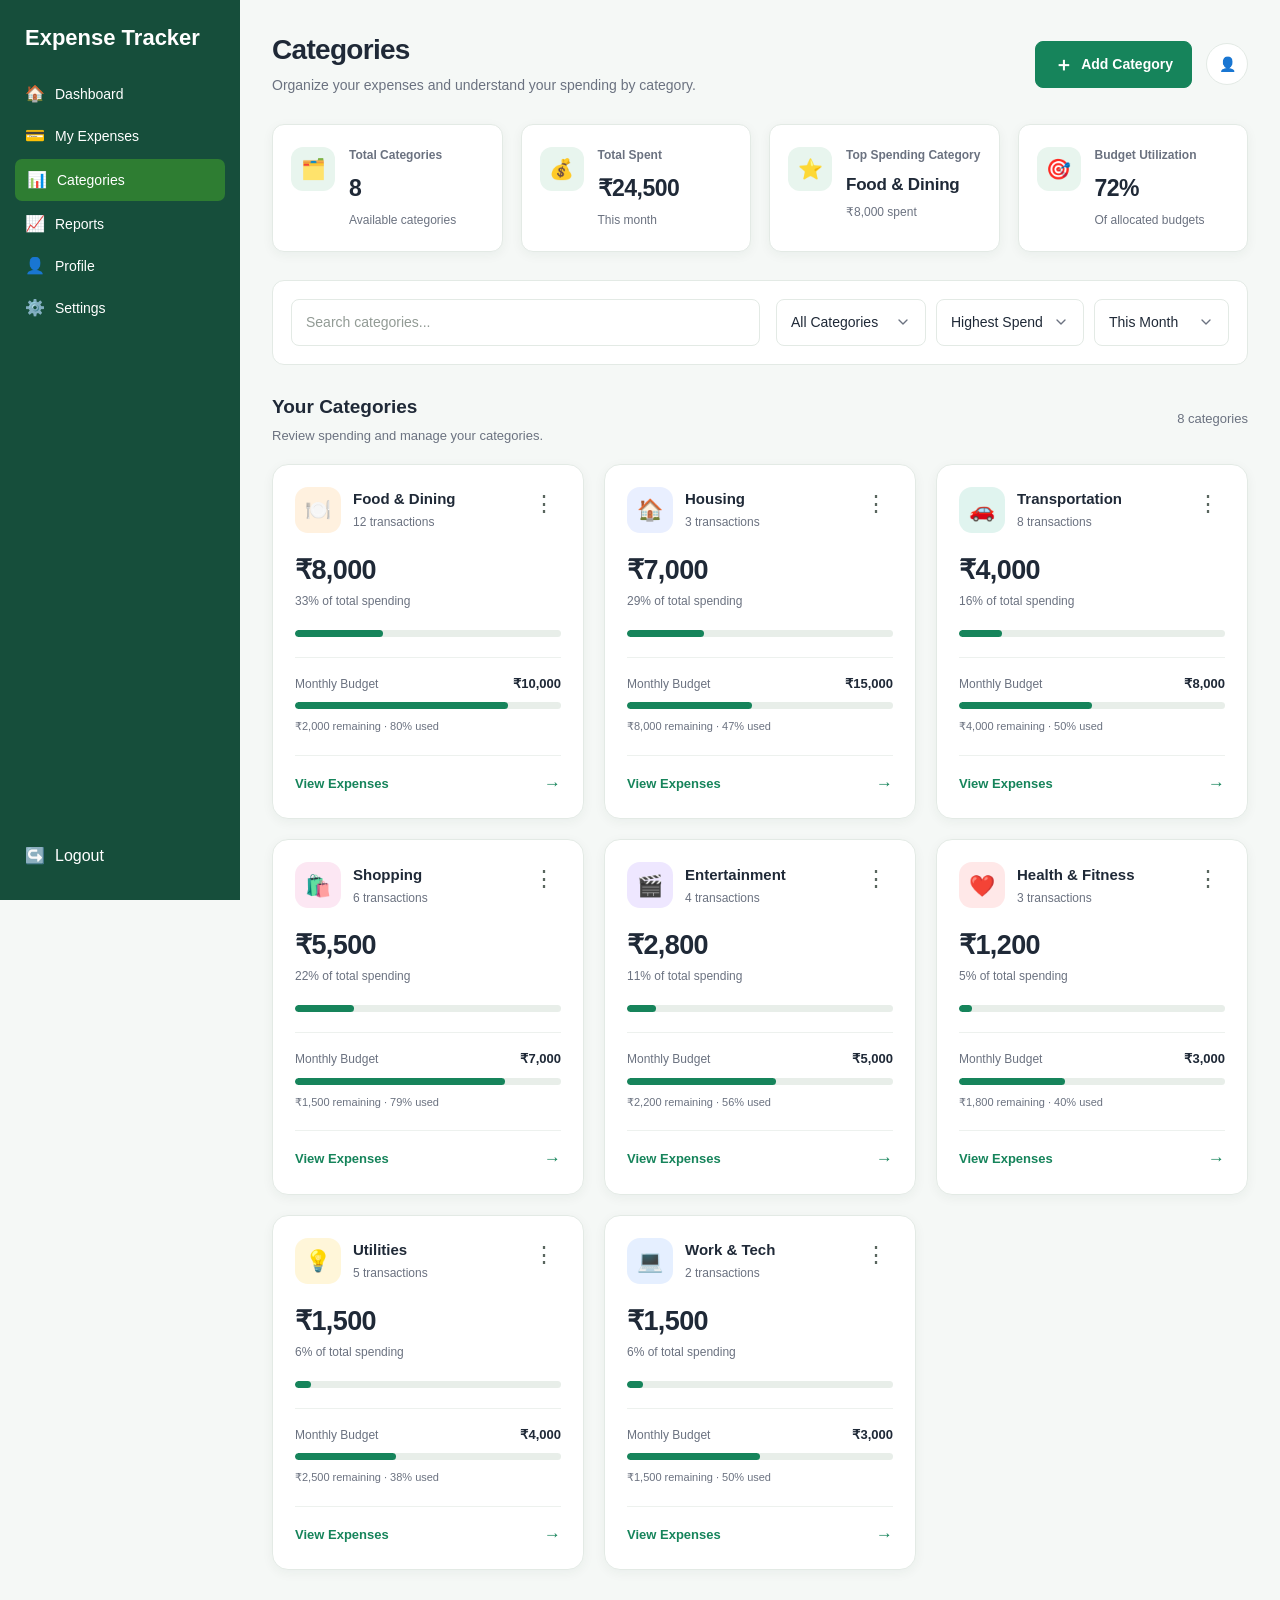
==== frontend/html/categories.html @ f3f6e095 "feat: build categories page UI" ====
<!DOCTYPE html>
<html lang="en">
<head>
    <meta charset="UTF-8">
    <meta name="viewport" content="width=device-width, initial-scale=1.0">
    <title>Categories | Expense Tracker</title>
    <link rel="stylesheet" href="../css/categories.css">
</head>
<body>

    <div class="categories-container">

        <!-- SECTION 1: Sidebar -->
        <aside class="sidebar">
            <div class="sidebar-header">
                <h2>Expense Tracker</h2>
            </div>

            <nav class="sidebar-nav">

                <a href="dashboard.html" class="nav-link">
                    <span>🏠</span>
                    Dashboard
                </a>

                <a href="my-expenses.html" class="nav-link">
                    <span>💳</span>
                    My Expenses
                </a>

                <a href="categories.html" class="nav-link active">
                    <span>📊</span>
                    Categories
                </a>

                <a href="reports.html" class="nav-link">
                    <span>📈</span>
                    Reports
                </a>

                <a href="profile.html" class="nav-link">
                    <span>👤</span>
                    Profile
                </a>

                <a href="settings.html" class="nav-link">
                    <span>⚙️</span>
                    Settings
                </a>

            </nav>

            <div class="logout-section">

                <a href="#" class="nav-link">
                    <span>↪️</span>
                    Logout
                </a>

            </div>
        </aside>

        <!-- Remaining sections go inside main-content -->
        <main class="main-content">

            <!-- SECTION 2: Page header -->
            <header class="categories-header">
                <div class="header-content">
                    <h1>Categories</h1>
                    <p>
                        Organize your expenses and understand your
                        spending by category.
                    </p>
                </div>

                <div class="header-actions">
                    <button type="button" class="add-category-button"
                            id="openAddCategory">
                        <span aria-hidden="true">＋</span>
                        Add Category
                    </button>

                    <button type="button" class="profile-summary"
                            aria-label="Open profile">
                        👤
                    </button>
                </div>
            </header>

            <!-- SECTION 3: Summary cards -->
            <section class="category-summary" aria-label="Category summary">

                <article class="summary-card total-categories-card">
                    <div class="summary-icon" aria-hidden="true">🗂️</div>
                    <div class="summary-details">
                        <h2>Total Categories</h2>
                        <p class="summary-value">8</p>
                        <p class="summary-description">Available categories</p>
                    </div>
                </article>

                <article class="summary-card total-spent-card">
                    <div class="summary-icon" aria-hidden="true">💰</div>
                    <div class="summary-details">
                        <h2>Total Spent</h2>
                        <p class="summary-value">₹24,500</p>
                        <p class="summary-description">This month</p>
                    </div>
                </article>

                <article class="summary-card top-category-card">
                    <div class="summary-icon" aria-hidden="true">⭐</div>
                    <div class="summary-details">
                        <h2>Top Spending Category</h2>
                        <p class="summary-value">Food &amp; Dining</p>
                        <p class="summary-description">₹8,000 spent</p>
                    </div>
                </article>

                <article class="summary-card budget-summary-card">
                    <div class="summary-icon" aria-hidden="true">🎯</div>
                    <div class="summary-details">
                        <h2>Budget Utilization</h2>
                        <p class="summary-value">72%</p>
                        <p class="summary-description">Of allocated budgets</p>
                    </div>
                </article>

            </section>

            <!-- SECTION 4: Search, filters and sorting -->
            <section class="category-toolbar" aria-label="Find categories">

                <div class="category-search">
                    <label for="categorySearch" class="visually-hidden">
                        Search categories
                    </label>
                    <input type="search" id="categorySearch"
                           placeholder="Search categories...">
                </div>

                <div class="category-filters">
                    <div class="filter-control">
                        <label for="categoryFilter" class="visually-hidden">
                            Filter categories
                        </label>
                        <select id="categoryFilter">
                            <option value="all">All Categories</option>
                            <option value="with-expenses">With Expenses</option>
                            <option value="without-expenses">No Expenses</option>
                        </select>
                    </div>

                    <div class="filter-control">
                        <label for="categorySort" class="visually-hidden">
                            Sort categories
                        </label>
                        <select id="categorySort">
                            <option value="highest">Highest Spend</option>
                            <option value="lowest">Lowest Spend</option>
                            <option value="alphabetical">Alphabetical</option>
                        </select>
                    </div>

                    <div class="filter-control">
                        <label for="spendingPeriod" class="visually-hidden">
                            Spending period
                        </label>
                        <select id="spendingPeriod">
                            <option value="month">This Month</option>
                            <option value="last-month">Last Month</option>
                            <option value="all-time">All Time</option>
                        </select>
                    </div>

                </div>
            </section>

            <!-- SECTION 5: Category cards -->
            <section class="category-list-section"
                     aria-labelledby="categoryListHeading">

                <div class="category-list-header">
                    <div>
                        <h2 id="categoryListHeading">Your Categories</h2>
                        <p>Review spending and manage your categories.</p>
                    </div>

                    <p class="category-count">8 categories</p>
                </div>

                <div class="category-grid" id="categoryGrid">

                    <!-- Category card 1 -->
                    <article class="category-card"
                             data-category="Food & Dining"
                             data-spent="8000"
                             data-transactions="12">

                        <div class="category-card-header">
                            <div class="category-identity">
                                <span class="category-icon food-icon"
                                      aria-hidden="true">🍽️</span>
                                <div>
                                    <h3>Food &amp; Dining</h3>
                                    <p>12 transactions</p>
                                </div>
                            </div>

                            <div class="category-menu-wrapper">
                                <button type="button"
                                        class="category-menu-button"
                                        aria-label="Food and Dining actions"
                                        aria-expanded="false">
                                    ⋮
                                </button>

                                <div class="category-action-menu" hidden>
                                    <button type="button"
                                            data-action="edit">
                                        Edit Category
                                    </button>
                                    <button type="button"
                                            data-action="budget">
                                        Set / Update Budget
                                    </button>
                                    <button type="button"
                                            data-action="archive">
                                        Archive Category
                                    </button>
                                    <button type="button"
                                            class="delete-category-action"
                                            data-action="delete">
                                        Delete Category
                                    </button>
                                </div>
                            </div>
                        </div>

                        <div class="category-spending">
                            <p class="spent-amount">₹8,000</p>
                            <p class="spending-share">33% of total spending</p>
                        </div>

                        <div class="spending-progress">
                            <div class="progress-track"
                                 role="progressbar"
                                 aria-label="Food and Dining share of spending"
                                 aria-valuemin="0"
                                 aria-valuemax="100"
                                 aria-valuenow="33">
                                <div class="progress-fill"
                                     style="width: 33%"></div>
                            </div>
                        </div>

                        <div class="category-budget">
                            <div class="budget-heading">
                                <span>Monthly Budget</span>
                                <strong>₹10,000</strong>
                            </div>
                            <div class="budget-track"
                                 role="progressbar"
                                 aria-label="Food and Dining budget used"
                                 aria-valuemin="0"
                                 aria-valuemax="100"
                                 aria-valuenow="80">
                                <div class="budget-fill"
                                     style="width: 80%"></div>
                            </div>
                            <p>₹2,000 remaining · 80% used</p>
                        </div>

                        <a href="my-expenses.html?category=food"
                           class="view-expenses-link">
                            View Expenses <span aria-hidden="true">→</span>
                        </a>
                    </article>

                    <!-- Category card 2 -->
                    <article class="category-card"
                             data-category="Housing"
                             data-spent="7000"
                             data-transactions="3">

                        <div class="category-card-header">
                            <div class="category-identity">
                                <span class="category-icon housing-icon"
                                      aria-hidden="true">🏠</span>
                                <div>
                                    <h3>Housing</h3>
                                    <p>3 transactions</p>
                                </div>
                            </div>

                            <div class="category-menu-wrapper">
                                <button type="button"
                                        class="category-menu-button"
                                        aria-label="Housing actions"
                                        aria-expanded="false">⋮</button>
                                <div class="category-action-menu" hidden>
                                    <button type="button" data-action="edit">Edit Category</button>
                                    <button type="button" data-action="budget">Set / Update Budget</button>
                                    <button type="button" data-action="archive">Archive Category</button>
                                    <button type="button" class="delete-category-action" data-action="delete">Delete Category</button>
                                </div>
                            </div>
                        </div>

                        <div class="category-spending">
                            <p class="spent-amount">₹7,000</p>
                            <p class="spending-share">29% of total spending</p>
                        </div>

                        <div class="spending-progress">
                            <div class="progress-track" role="progressbar"
                                 aria-label="Housing share of spending"
                                 aria-valuemin="0" aria-valuemax="100"
                                 aria-valuenow="29">
                                <div class="progress-fill" style="width: 29%"></div>
                            </div>
                        </div>

                        <div class="category-budget">
                            <div class="budget-heading">
                                <span>Monthly Budget</span>
                                <strong>₹15,000</strong>
                            </div>
                            <div class="budget-track" role="progressbar"
                                 aria-label="Housing budget used"
                                 aria-valuemin="0" aria-valuemax="100"
                                 aria-valuenow="47">
                                <div class="budget-fill" style="width: 47%"></div>
                            </div>
                            <p>₹8,000 remaining · 47% used</p>
                        </div>

                        <a href="my-expenses.html?category=housing"
                           class="view-expenses-link">
                            View Expenses <span aria-hidden="true">→</span>
                        </a>
                    </article>

                    <!-- Category card 3 -->
                    <article class="category-card"
                             data-category="Transportation"
                             data-spent="4000"
                             data-transactions="8">

                        <div class="category-card-header">
                            <div class="category-identity">
                                <span class="category-icon transport-icon"
                                      aria-hidden="true">🚗</span>
                                <div>
                                    <h3>Transportation</h3>
                                    <p>8 transactions</p>
                                </div>
                            </div>
                            <div class="category-menu-wrapper">
                                <button type="button" class="category-menu-button"
                                        aria-label="Transportation actions"
                                        aria-expanded="false">⋮</button>
                                <div class="category-action-menu" hidden>
                                    <button type="button" data-action="edit">Edit Category</button>
                                    <button type="button" data-action="budget">Set / Update Budget</button>
                                    <button type="button" data-action="archive">Archive Category</button>
                                    <button type="button" class="delete-category-action" data-action="delete">Delete Category</button>
                                </div>
                            </div>
                        </div>

                        <div class="category-spending">
                            <p class="spent-amount">₹4,000</p>
                            <p class="spending-share">16% of total spending</p>
                        </div>

                        <div class="spending-progress">
                            <div class="progress-track" role="progressbar"
                                 aria-label="Transportation share of spending"
                                 aria-valuemin="0" aria-valuemax="100"
                                 aria-valuenow="16">
                                <div class="progress-fill" style="width: 16%"></div>
                            </div>
                        </div>

                        <div class="category-budget">
                            <div class="budget-heading">
                                <span>Monthly Budget</span>
                                <strong>₹8,000</strong>
                            </div>
                            <div class="budget-track" role="progressbar"
                                 aria-label="Transportation budget used"
                                 aria-valuemin="0" aria-valuemax="100"
                                 aria-valuenow="50">
                                <div class="budget-fill" style="width: 50%"></div>
                            </div>
                            <p>₹4,000 remaining · 50% used</p>
                        </div>

                        <a href="my-expenses.html?category=transportation"
                           class="view-expenses-link">
                            View Expenses <span aria-hidden="true">→</span>
                        </a>
                    </article>

                    <!-- Category card 4 -->
                    <article class="category-card"
                             data-category="Shopping"
                             data-spent="5500"
                             data-transactions="6">

                        <div class="category-card-header">
                            <div class="category-identity">
                                <span class="category-icon shopping-icon"
                                      aria-hidden="true">🛍️</span>
                                <div>
                                    <h3>Shopping</h3>
                                    <p>6 transactions</p>
                                </div>
                            </div>
                            <div class="category-menu-wrapper">
                                <button type="button" class="category-menu-button"
                                        aria-label="Shopping actions"
                                        aria-expanded="false">⋮</button>
                                <div class="category-action-menu" hidden>
                                    <button type="button" data-action="edit">Edit Category</button>
                                    <button type="button" data-action="budget">Set / Update Budget</button>
                                    <button type="button" data-action="archive">Archive Category</button>
                                    <button type="button" class="delete-category-action" data-action="delete">Delete Category</button>
                                </div>
                            </div>
                        </div>

                        <div class="category-spending">
                            <p class="spent-amount">₹5,500</p>
                            <p class="spending-share">22% of total spending</p>
                        </div>

                        <div class="spending-progress">
                            <div class="progress-track" role="progressbar"
                                 aria-label="Shopping share of spending"
                                 aria-valuemin="0" aria-valuemax="100"
                                 aria-valuenow="22">
                                <div class="progress-fill" style="width: 22%"></div>
                            </div>
                        </div>

                        <div class="category-budget">
                            <div class="budget-heading">
                                <span>Monthly Budget</span>
                                <strong>₹7,000</strong>
                            </div>
                            <div class="budget-track" role="progressbar"
                                 aria-label="Shopping budget used"
                                 aria-valuemin="0" aria-valuemax="100"
                                 aria-valuenow="79">
                                <div class="budget-fill" style="width: 79%"></div>
                            </div>
                            <p>₹1,500 remaining · 79% used</p>
                        </div>

                        <a href="my-expenses.html?category=shopping"
                           class="view-expenses-link">
                            View Expenses <span aria-hidden="true">→</span>
                        </a>
                    </article>

                    <!-- Category card 5 -->
                    <article class="category-card"
                             data-category="Entertainment"
                             data-spent="2800"
                             data-transactions="4">

                        <div class="category-card-header">
                            <div class="category-identity">
                                <span class="category-icon entertainment-icon"
                                      aria-hidden="true">🎬</span>
                                <div>
                                    <h3>Entertainment</h3>
                                    <p>4 transactions</p>
                                </div>
                            </div>
                            <div class="category-menu-wrapper">
                                <button type="button" class="category-menu-button"
                                        aria-label="Entertainment actions"
                                        aria-expanded="false">⋮</button>
                                <div class="category-action-menu" hidden>
                                    <button type="button" data-action="edit">Edit Category</button>
                                    <button type="button" data-action="budget">Set / Update Budget</button>
                                    <button type="button" data-action="archive">Archive Category</button>
                                    <button type="button" class="delete-category-action" data-action="delete">Delete Category</button>
                                </div>
                            </div>
                        </div>

                        <div class="category-spending">
                            <p class="spent-amount">₹2,800</p>
                            <p class="spending-share">11% of total spending</p>
                        </div>

                        <div class="spending-progress">
                            <div class="progress-track" role="progressbar"
                                 aria-label="Entertainment share of spending"
                                 aria-valuemin="0" aria-valuemax="100"
                                 aria-valuenow="11">
                                <div class="progress-fill" style="width: 11%"></div>
                            </div>
                        </div>

                        <div class="category-budget">
                            <div class="budget-heading">
                                <span>Monthly Budget</span>
                                <strong>₹5,000</strong>
                            </div>
                            <div class="budget-track" role="progressbar"
                                 aria-label="Entertainment budget used"
                                 aria-valuemin="0" aria-valuemax="100"
                                 aria-valuenow="56">
                                <div class="budget-fill" style="width: 56%"></div>
                            </div>
                            <p>₹2,200 remaining · 56% used</p>
                        </div>

                        <a href="my-expenses.html?category=entertainment"
                           class="view-expenses-link">
                            View Expenses <span aria-hidden="true">→</span>
                        </a>
                    </article>

                    <!-- Category card 6 -->
                    <article class="category-card"
                             data-category="Health & Fitness"
                             data-spent="1200"
                             data-transactions="3">

                        <div class="category-card-header">
                            <div class="category-identity">
                                <span class="category-icon health-icon"
                                      aria-hidden="true">❤️</span>
                                <div>
                                    <h3>Health &amp; Fitness</h3>
                                    <p>3 transactions</p>
                                </div>
                            </div>
                            <div class="category-menu-wrapper">
                                <button type="button" class="category-menu-button"
                                        aria-label="Health and Fitness actions"
                                        aria-expanded="false">⋮</button>
                                <div class="category-action-menu" hidden>
                                    <button type="button" data-action="edit">Edit Category</button>
                                    <button type="button" data-action="budget">Set / Update Budget</button>
                                    <button type="button" data-action="archive">Archive Category</button>
                                    <button type="button" class="delete-category-action" data-action="delete">Delete Category</button>
                                </div>
                            </div>
                        </div>

                        <div class="category-spending">
                            <p class="spent-amount">₹1,200</p>
                            <p class="spending-share">5% of total spending</p>
                        </div>

                        <div class="spending-progress">
                            <div class="progress-track" role="progressbar"
                                 aria-label="Health and Fitness share of spending"
                                 aria-valuemin="0" aria-valuemax="100"
                                 aria-valuenow="5">
                                <div class="progress-fill" style="width: 5%"></div>
                            </div>
                        </div>

                        <div class="category-budget">
                            <div class="budget-heading">
                                <span>Monthly Budget</span>
                                <strong>₹3,000</strong>
                            </div>
                            <div class="budget-track" role="progressbar"
                                 aria-label="Health and Fitness budget used"
                                 aria-valuemin="0" aria-valuemax="100"
                                 aria-valuenow="40">
                                <div class="budget-fill" style="width: 40%"></div>
                            </div>
                            <p>₹1,800 remaining · 40% used</p>
                        </div>

                        <a href="my-expenses.html?category=health"
                           class="view-expenses-link">
                            View Expenses <span aria-hidden="true">→</span>
                        </a>
                    </article>

                    <!-- Category card 7 -->
                    <article class="category-card"
                             data-category="Utilities"
                             data-spent="1500"
                             data-transactions="5">

                        <div class="category-card-header">
                            <div class="category-identity">
                                <span class="category-icon utilities-icon"
                                      aria-hidden="true">💡</span>
                                <div>
                                    <h3>Utilities</h3>
                                    <p>5 transactions</p>
                                </div>
                            </div>
                            <div class="category-menu-wrapper">
                                <button type="button" class="category-menu-button"
                                        aria-label="Utilities actions"
                                        aria-expanded="false">⋮</button>
                                <div class="category-action-menu" hidden>
                                    <button type="button" data-action="edit">Edit Category</button>
                                    <button type="button" data-action="budget">Set / Update Budget</button>
                                    <button type="button" data-action="archive">Archive Category</button>
                                    <button type="button" class="delete-category-action" data-action="delete">Delete Category</button>
                                </div>
                            </div>
                        </div>

                        <div class="category-spending">
                            <p class="spent-amount">₹1,500</p>
                            <p class="spending-share">6% of total spending</p>
                        </div>

                        <div class="spending-progress">
                            <div class="progress-track" role="progressbar"
                                 aria-label="Utilities share of spending"
                                 aria-valuemin="0" aria-valuemax="100"
                                 aria-valuenow="6">
                                <div class="progress-fill" style="width: 6%"></div>
                            </div>
                        </div>

                        <div class="category-budget">
                            <div class="budget-heading">
                                <span>Monthly Budget</span>
                                <strong>₹4,000</strong>
                            </div>
                            <div class="budget-track" role="progressbar"
                                 aria-label="Utilities budget used"
                                 aria-valuemin="0" aria-valuemax="100"
                                 aria-valuenow="38">
                                <div class="budget-fill" style="width: 38%"></div>
                            </div>
                            <p>₹2,500 remaining · 38% used</p>
                        </div>

                        <a href="my-expenses.html?category=utilities"
                           class="view-expenses-link">
                            View Expenses <span aria-hidden="true">→</span>
                        </a>
                    </article>

                    <!-- Category card 8 -->
                    <article class="category-card"
                             data-category="Work & Tech"
                             data-spent="1500"
                             data-transactions="2">

                        <div class="category-card-header">
                            <div class="category-identity">
                                <span class="category-icon work-icon"
                                      aria-hidden="true">💻</span>
                                <div>
                                    <h3>Work &amp; Tech</h3>
                                    <p>2 transactions</p>
                                </div>
                            </div>
                            <div class="category-menu-wrapper">
                                <button type="button" class="category-menu-button"
                                        aria-label="Work and Tech actions"
                                        aria-expanded="false">⋮</button>
                                <div class="category-action-menu" hidden>
                                    <button type="button" data-action="edit">Edit Category</button>
                                    <button type="button" data-action="budget">Set / Update Budget</button>
                                    <button type="button" data-action="archive">Archive Category</button>
                                    <button type="button" class="delete-category-action" data-action="delete">Delete Category</button>
                                </div>
                            </div>
                        </div>

                        <div class="category-spending">
                            <p class="spent-amount">₹1,500</p>
                            <p class="spending-share">6% of total spending</p>
                        </div>

                        <div class="spending-progress">
                            <div class="progress-track" role="progressbar"
                                 aria-label="Work and Tech share of spending"
                                 aria-valuemin="0" aria-valuemax="100"
                                 aria-valuenow="6">
                                <div class="progress-fill" style="width: 6%"></div>
                            </div>
                        </div>

                        <div class="category-budget">
                            <div class="budget-heading">
                                <span>Monthly Budget</span>
                                <strong>₹3,000</strong>
                            </div>
                            <div class="budget-track" role="progressbar"
                                 aria-label="Work and Tech budget used"
                                 aria-valuemin="0" aria-valuemax="100"
                                 aria-valuenow="50">
                                <div class="budget-fill" style="width: 50%"></div>
                            </div>
                            <p>₹1,500 remaining · 50% used</p>
                        </div>

                        <a href="my-expenses.html?category=work-tech"
                           class="view-expenses-link">
                            View Expenses <span aria-hidden="true">→</span>
                        </a>
                    </article>

                </div>

                <!-- Empty state for future search/filter functionality -->
                <div class="category-empty-state" id="categoryEmptyState" hidden>
                    <h3>No categories found</h3>
                    <p>Try another search or change your filters.</p>
                </div>
            </section>

        </main>
    </div>

    <!-- SECTION 6: Add Category modal -->
    <div class="modal-overlay" id="addCategoryModal" hidden>
        <section class="category-modal"
                 role="dialog"
                 aria-modal="true"
                 aria-labelledby="addCategoryTitle">

            <div class="modal-header">
                <div>
                    <h2 id="addCategoryTitle">Add Category</h2>
                    <p>Create a category to organize your expenses.</p>
                </div>
                <button type="button" class="modal-close"
                        data-close-modal="addCategoryModal"
                        aria-label="Close Add Category modal">×</button>
            </div>

            <form id="addCategoryForm">
                <div class="form-group">
                    <label for="newCategoryName">Category Name *</label>
                    <input type="text" id="newCategoryName"
                           name="categoryName" maxlength="40"
                           placeholder="e.g. Food & Dining" required>
                </div>

                <fieldset class="form-group icon-picker">
                    <legend>Choose an Icon</legend>
                    <label><input type="radio" name="categoryIcon" value="🍽️" checked><span>🍽️</span></label>
                    <label><input type="radio" name="categoryIcon" value="🏠"><span>🏠</span></label>
                    <label><input type="radio" name="categoryIcon" value="🚗"><span>🚗</span></label>
                    <label><input type="radio" name="categoryIcon" value="🛍️"><span>🛍️</span></label>
                    <label><input type="radio" name="categoryIcon" value="❤️"><span>❤️</span></label>
                    <label><input type="radio" name="categoryIcon" value="💻"><span>💻</span></label>
                    <label><input type="radio" name="categoryIcon" value="💡"><span>💡</span></label>
                    <label><input type="radio" name="categoryIcon" value="🎬"><span>🎬</span></label>
                </fieldset>

                <div class="form-group">
                    <label for="newCategoryBudget">Monthly Budget (optional)</label>
                    <input type="number" id="newCategoryBudget"
                           name="monthlyBudget" min="0" step="0.01"
                           placeholder="Enter amount in ₹">
                </div>

                <div class="form-group">
                    <label for="newCategoryColor">Category Color (optional)</label>
                    <input type="color" id="newCategoryColor"
                           name="categoryColor" value="#15966A">
                </div>

                <div class="modal-actions">
                    <button type="button" class="cancel-button"
                            data-close-modal="addCategoryModal">Cancel</button>
                    <button type="submit" class="save-category-button">
                        Save Category
                    </button>
                </div>
            </form>
        </section>
    </div>

    <!-- SECTION 7: Edit Category modal -->
    <div class="modal-overlay" id="editCategoryModal" hidden>
        <section class="category-modal"
                 role="dialog"
                 aria-modal="true"
                 aria-labelledby="editCategoryTitle">

            <div class="modal-header">
                <div>
                    <h2 id="editCategoryTitle">Edit Category</h2>
                    <p>Update your category details.</p>
                </div>
                <button type="button" class="modal-close"
                        data-close-modal="editCategoryModal"
                        aria-label="Close Edit Category modal">×</button>
            </div>

            <form id="editCategoryForm">
                <input type="hidden" id="editCategoryId" name="categoryId">

                <div class="form-group">
                    <label for="editCategoryName">Category Name *</label>
                    <input type="text" id="editCategoryName"
                           name="categoryName" maxlength="40"
                           placeholder="Enter category name" required>
                </div>

                <fieldset class="form-group icon-picker">
                    <legend>Choose an Icon</legend>
                    <label><input type="radio" name="editCategoryIcon" value="🍽️"><span>🍽️</span></label>
                    <label><input type="radio" name="editCategoryIcon" value="🏠"><span>🏠</span></label>
                    <label><input type="radio" name="editCategoryIcon" value="🚗"><span>🚗</span></label>
                    <label><input type="radio" name="editCategoryIcon" value="🛍️"><span>🛍️</span></label>
                    <label><input type="radio" name="editCategoryIcon" value="❤️"><span>❤️</span></label>
                    <label><input type="radio" name="editCategoryIcon" value="💻"><span>💻</span></label>
                    <label><input type="radio" name="editCategoryIcon" value="💡"><span>💡</span></label>
                    <label><input type="radio" name="editCategoryIcon" value="🎬"><span>🎬</span></label>
                </fieldset>

                <div class="form-group">
                    <label for="editCategoryBudget">Monthly Budget (optional)</label>
                    <input type="number" id="editCategoryBudget"
                           name="monthlyBudget" min="0" step="0.01"
                           placeholder="Enter amount in ₹">
                </div>

                <div class="form-group">
                    <label for="editCategoryColor">Category Color (optional)</label>
                    <input type="color" id="editCategoryColor"
                           name="categoryColor" value="#15966A">
                </div>

                <div class="modal-actions">
                    <button type="button" class="cancel-button"
                            data-close-modal="editCategoryModal">Cancel</button>
                    <button type="submit" class="save-category-button">
                        Save Changes
                    </button>
                </div>
            </form>
        </section>
    </div>

    <!-- SECTION 8: Delete confirmation modal -->
    <div class="modal-overlay" id="deleteCategoryModal" hidden>
        <section class="category-modal confirmation-modal"
                 role="dialog"
                 aria-modal="true"
                 aria-labelledby="deleteCategoryTitle">

            <div class="modal-header">
                <div>
                    <h2 id="deleteCategoryTitle">Delete Category?</h2>
                    <p id="deleteCategoryMessage">
                        Make sure you understand how this affects existing expenses.
                    </p>
                </div>
                <button type="button" class="modal-close"
                        data-close-modal="deleteCategoryModal"
                        aria-label="Close delete confirmation">×</button>
            </div>

            <div class="modal-actions">
                <button type="button" class="cancel-button"
                        data-close-modal="deleteCategoryModal">Cancel</button>
                <button type="button" class="delete-confirm-button"
                        id="confirmDeleteCategory">
                    Delete Category
                </button>
            </div>
        </section>
    </div>

    <script src="../javascript/categories.js" defer></script>
</body>
</html>
---- frontend/css/categories.css ----
/* =====================================================
   SECTION 1: CSS FOUNDATION
   ===================================================== */

:root {
    --primary: #16845b;
    --primary-dark: #106b49;
    --primary-light: #e8f5ee;

    --page-bg: #f5f8f6;
    --card-bg: #ffffff;

    --text-primary: #1f2937;
    --text-secondary: #6b7280;

    --border-color: #e3eae5;
    --danger: #dc3545;
    --danger-light: #fff0f1;

    --sidebar-width: 240px;

    --radius-sm: 8px;
    --radius-md: 12px;
    --radius-lg: 16px;

    --shadow-card: 0 3px 12px rgba(20, 50, 35, 0.05);
    --shadow-modal: 0 20px 60px rgba(15, 35, 25, 0.20);
}

* {
    box-sizing: border-box;
    margin: 0;
    padding: 0;
}

body {
    font-family: Arial, Helvetica, sans-serif;
    background: var(--page-bg);
    color: var(--text-primary);
    line-height: 1.5;
    font-size: 14px;
}

button,
input,
select {
    font: inherit;
}

button,
select {
    cursor: pointer;
}

button {
    color: inherit;
}

a {
    color: inherit;
    text-decoration: none;
}

input,
select {
    color: var(--text-primary);
}

button:focus-visible,
a:focus-visible,
input:focus-visible,
select:focus-visible {
    outline: 3px solid rgba(22, 132, 91, 0.3);
    outline-offset: 2px;
}

.visually-hidden {
    position: absolute;
    width: 1px;
    height: 1px;
    padding: 0;
    margin: -1px;
    overflow: hidden;
    clip: rect(0, 0, 0, 0);
    white-space: nowrap;
    border: 0;
}


/* =====================================================
   SECTION 2: MAIN PAGE LAYOUT
   ===================================================== */

.categories-container {
    display: grid;
    grid-template-columns: 240px minmax(0, 1fr);
    align-items:start;
    /* min-height: 100vh; */
}

.main-content {
    min-width: 0;
    padding: 32px;
    display: flex;
    flex-direction: column;
    gap: 28px;
    grid-column: 2;
    min-height: 100vh;
}


/* =========================================================
   SIDEBAR
   ========================================================= */

.sidebar {
    background-color: #164E3B;

    color: white;

    padding: 25px 15px;

    display: flex;

    flex-direction: column;

    width: 100%;

    height: 100vh;

    position: sticky;
    top: 0;

    overflow-y: auto;
}


/* =========================================================
   SIDEBAR HEADER
   ========================================================= */

.sidebar-header {
    margin:0;
    padding: 0 10px;
}

.sidebar-header h2 {

    margin: 0;
    line-height: 1.2;
    font-size: 22px;
}


/* =========================================================
   SIDEBAR NAVIGATION
   ========================================================= */

.sidebar-nav {
    display: flex;
    flex-direction: column;

    gap: 4px;

    margin-top: 24px;
}


/* Navigation links */

.sidebar-nav a {
    display: flex;
    align-items: center;

    gap: 10px;

    padding: 7px 10px;

    font-size: 14px;

    border-radius: 7px;

    color: white;
    text-decoration: none;

    transition: 0.3s;
}


/* Navigation icons */

.sidebar-nav a span {
    font-size: 16px;
}


/* Active navigation */

.sidebar-nav a.active {
    padding: 9px 12px;

    background-color: #2E7D32;

    border-radius: 7px;
}


/* Hover */

.sidebar-nav a:hover {
    background-color: #246B50;
}


/* =========================================================
   LOGOUT
   ========================================================= */

.logout-section {
    margin-top: auto;
}

.logout-section .nav-link {
    display: flex;
    align-items: center;
    gap: 10px;

    padding: 7px 10px;

    color: #FFFFFF;
    text-decoration: none;

    font-size: 16px;
    border-radius: 6px;
}

.logout-section .nav-link:hover {
    background-color: #2A6F5A;
    color: #FFFFFF;
}

/* =====================================================
   SECTION 4: PAGE HEADER
   ===================================================== */

.categories-header {
    display: flex;
    align-items: center;
    justify-content: space-between;
    gap: 20px;
}

.header-content h1 {
    font-size: 28px;
    line-height: 1.25;
    font-weight: 700;
    letter-spacing: -0.7px;
    margin-bottom: 8px;
}

.header-content p {
    color: var(--text-secondary);
    font-size: 14px;
}

.header-actions {
    display: flex;
    align-items: center;
    gap: 14px;
    flex-shrink: 0;
}

.add-category-button {
    display: inline-flex;
    align-items: center;
    justify-content: center;
    gap: 8px;

    padding: 12px 18px;
    border: 1px solid var(--primary);
    border-radius: var(--radius-sm);

    background: var(--primary);
    color: #ffffff;

    font-weight: 600;
    transition: background-color 0.2s ease,
                transform 0.2s ease;
}

.add-category-button:hover {
    background: var(--primary-dark);
    transform: translateY(-1px);
}

.add-category-button span {
    font-size: 19px;
    line-height: 1;
}

.profile-summary {
    display: flex;
    align-items: center;
    justify-content: center;

    width: 42px;
    height: 42px;
    flex-shrink: 0;

    border: 1px solid var(--border-color);
    border-radius: 50%;
    background: var(--card-bg);
}


/* =====================================================
   SECTION 5: SUMMARY CARDS
   ===================================================== */

.category-summary {
    display: grid;
    grid-template-columns: repeat(4, minmax(0, 1fr));
    gap: 18px;
}

.summary-card {
    min-width: 0;
    display: flex;
    align-items: flex-start;
    gap: 14px;

    padding: 22px 18px;
    background: var(--card-bg);
    overflow:hidden;
    border: 1px solid var(--border-color);
    border-radius: var(--radius-md);
    box-shadow: var(--shadow-card);
    transition: transform 0.2s ease, box-shadow 0.2s ease;
}


.summary-icon {
    display: flex;
    align-items: center;
    justify-content: center;

    width: 44px;
    height: 44px;
    flex-shrink: 0;

    border-radius: 12px;
    background: var(--primary-light);
    font-size: 20px;
}

.summary-details {
    min-width: 0;
}

.summary-details h2 {
    font-size: 12px;
    line-height: 1.4;
    color: var(--text-secondary);
    font-weight: 600;
    margin-bottom: 10px;
}

.summary-value {
    font-size: 23px;
    line-height: 1.3;
    font-weight: 700;
    letter-spacing: -0.5px;
    overflow-wrap: anywhere;
}

.summary-description {
    margin-top: 7px;
    color: var(--text-secondary);
    font-size: 12px;
}

/* Optional variation for the top category name */
.top-category-card .summary-value {
    font-size: 17px;
    letter-spacing: -0.2px;
}


/* =====================================================
   SECTION 6: SEARCH AND FILTER TOOLBAR
   ===================================================== */

.category-toolbar {
    display: flex;
    align-items: center;
    gap: 16px;
    padding: 18px;

    background: var(--card-bg);
    border: 1px solid var(--border-color);
    border-radius: var(--radius-md);
}

.category-search {
    flex: 1;
    min-width: 180px;
}

.category-search input,
.filter-control select {
    width: 100%;
    min-height: 42px;
    padding: 10px 12px;

    background: #ffffff;
    border: 1px solid #dce5df;
    border-radius: var(--radius-sm);

    font-size: 13px;
}

.category-search input::placeholder {
    color: #929b95;
}

.category-search input:focus,
.filter-control select:focus {
    border-color: var(--primary);
    outline: 2px solid rgba(22, 132, 91, 0.12);
}

.category-filters {
    display: flex;
    flex-wrap: wrap;
    gap: 10px;
}

.filter-control {
    min-width: 135px;
}

.filter-control select {
    cursor: pointer;
}

.filter-control select:hover {
    border-color: #a8b9ae;
}


/* Search and filter controls */
.category-toolbar input,
.category-toolbar select {
    box-sizing: border-box;
    width: 100%;
    min-width: 0;
    padding: 12px 40px 12px 14px;
    border: 1px solid var(--border-color);
    border-radius: var(--radius-sm);
    background-color: var(--card-bg);
    color: var(--text-primary);
    font: inherit;
}

/* Custom dropdown arrow */
.category-toolbar select {
    appearance: none;
    -webkit-appearance: none;
    cursor: pointer;
    background-image: url("data:image/svg+xml,%3Csvg xmlns='http://www.w3.org/2000/svg' width='16' height='16' viewBox='0 0 24 24' fill='none' stroke='%236b7280' stroke-width='2' stroke-linecap='round' stroke-linejoin='round'%3E%3Cpath d='m6 9 6 6 6-6'/%3E%3C/svg%3E");
    background-repeat: no-repeat;
    background-position: right 14px center;
    background-size: 16px;
}

/* =====================================================
   SECTION 7: CATEGORY SECTION HEADER
   ===================================================== */

.category-list-section {
    display: flex;
    flex-direction: column;
    gap: 18px;
}

.category-list-header {
    display: flex;
    align-items: center;
    justify-content: space-between;
    gap: 16px;
}

.category-list-header h2 {
    font-size: 19px;
    margin-bottom: 5px;
}

.category-list-header p {
    color: var(--text-secondary);
    font-size: 13px;
}

.category-count {
    white-space: nowrap;
}

/* =====================================================
   SECTION 8: CATEGORY GRID
   ===================================================== */

.category-grid {
    display: grid;
    grid-template-columns: repeat(3, minmax(0, 1fr));
    gap: 20px;
}

/* =====================================================
   SECTION 9: CATEGORY CARD
   ===================================================== */

.category-card {
    min-width: 0;
    position: relative;

    display: flex;
    flex-direction: column;
    gap: 20px;

    padding: 22px;
    background: var(--card-bg);
    border: 1px solid var(--border-color);
    border-radius: var(--radius-lg);
    box-shadow: var(--shadow-card);

    transition: transform 0.2s ease,
                box-shadow 0.2s ease,
                border-color 0.2s ease;
}

.category-card:hover {
    transform: translateY(-2px);
    box-shadow: 0 8px 22px rgba(20, 50, 35, 0.08);
    border-color: #cbded1;
}

.category-card-header {
    display: flex;
    align-items: flex-start;
    justify-content: space-between;
    gap: 12px;
}

.category-identity {
    display: flex;
    align-items: center;
    gap: 12px;
    min-width: 0;
}

.category-icon {
    display: flex;
    align-items: center;
    justify-content: center;

    width: 46px;
    height: 46px;
    flex-shrink: 0;

    border-radius: 13px;
    font-size: 21px;
}

.food-icon {
    background: #fff1df;
}

.housing-icon {
    background: #e9efff;
}

.transport-icon {
    background: #e0f4ef;
}

.shopping-icon {
    background: #fce7f3;
}

.entertainment-icon {
    background: #eee7ff;
}

.health-icon {
    background: #ffe8e8;
}

.utilities-icon {
    background: #fff6d9;
}

.work-icon {
    background: #e5efff;
}

.category-identity > div {
    min-width: 0;
}

.category-identity h3 {
    font-size: 15px;
    line-height: 1.4;
    overflow-wrap: anywhere;
}

.category-identity p {
    margin-top: 4px;
    color: var(--text-secondary);
    font-size: 12px;
}

/* =====================================================
   SECTION 10: SPENDING AMOUNT AND SHARE
   ===================================================== */

.category-spending {
    display: flex;
    flex-direction: column;
    gap: 4px;
}

.spent-amount {
    font-size: 27px;
    line-height: 1.3;
    font-weight: 700;
    letter-spacing: -0.6px;
}

.spending-share {
    color: var(--text-secondary);
    font-size: 12px;
}

/* =====================================================
   SECTION 11: SPENDING SHARE PROGRESS BAR
   ===================================================== */

.spending-progress {
    display: flex;
    flex-direction: column;
    gap: 8px;
}

.progress-track,
.budget-track {
    width: 100%;
    height: 7px;
    overflow: hidden;

    background: #e8eee9;
    border-radius: 999px;
}

.progress-fill,
.budget-fill {
    height: 100%;
    border-radius: inherit;
    background: var(--primary);
    transition: width 0.25s ease;
}

/* =====================================================
   SECTION 12: CATEGORY BUDGET
   ===================================================== */

.category-budget {
    display: flex;
    flex-direction: column;
    gap: 9px;

    padding-top: 16px;
    border-top: 1px solid #edf1ee;
}

.budget-heading {
    display: flex;
    align-items: center;
    justify-content: space-between;
    gap: 10px;

    font-size: 12px;
}

.budget-heading span {
    color: var(--text-secondary);
}

.budget-heading strong {
    white-space: nowrap;
    font-size: 13px;
}

.category-budget > p {
    color: var(--text-secondary);
    font-size: 11px;
}

/* Future over-budget state */
.category-card.over-budget .budget-fill {
    background: var(--danger);
}

.category-card.over-budget .category-budget > p {
    color: var(--danger);
    font-weight: 600;
}

/* =====================================================
   SECTION 13: VIEW EXPENSES ACTION
   ===================================================== */

.view-expenses-link {
    display: flex;
    align-items: center;
    justify-content: space-between;
    gap: 10px;

    margin-top: auto;
    padding-top: 15px;
    border-top: 1px solid #edf1ee;

    color: var(--primary);
    font-weight: 600;
    font-size: 13px;
}

.view-expenses-link span {
    font-size: 17px;
    transition: transform 0.2s ease;
}

.view-expenses-link:hover {
    color: var(--primary-dark);
}

.view-expenses-link:hover span {
    transform: translateX(3px);
}


/* =====================================================
   SECTION 14: CATEGORY ACTION MENU
   ===================================================== */

.category-menu-wrapper {
    position: relative;
    flex-shrink: 0;
}

.category-menu-button {
    display: flex;
    align-items: center;
    justify-content: center;

    width: 34px;
    height: 34px;
    border: none;
    border-radius: 50%;

    background: transparent;
    color: #59665e;
    cursor:pointer;
    font-size: 22px;
    line-height: 1;
}

.category-menu-button:hover,
.category-menu-button[aria-expanded="true"] {
    background: #eef4ef;
}

.category-action-menu {
    position: absolute;
    top: calc(100% + 6px);
    right: 0;
    z-index: 20;

    width: 190px;
    padding: 6px;

    background: #ffffff;
    border: 1px solid var(--border-color);
    border-radius: var(--radius-sm);
    box-shadow: 0 10px 28px rgba(15, 35, 25, 0.15);
}

.category-action-menu[hidden] {
    display: none;
}

.category-action-menu button {
    display: block;
    width: 100%;
    padding: 10px;

    border: none;
    border-radius: 6px;
    background: transparent;

    color: var(--text-primary);
    text-align: left;
    font-size: 12px;
}

.category-action-menu button:hover {
    background: #f1f6f2;
}

.category-action-menu .delete-category-action {
    color: var(--danger);
}

.category-action-menu .delete-category-action:hover {
    background: var(--danger-light);
}

/* =====================================================
   SECTION 15: EMPTY STATE
   ===================================================== */

.category-empty-state {
    padding: 48px 20px;
    text-align: center;

    background: var(--card-bg);
    border: 1px dashed #cbd8ce;
    border-radius: var(--radius-md);
}

.category-empty-state h3 {
    margin-bottom: 8px;
    font-size: 17px;
}

.category-empty-state p {
    color: var(--text-secondary);
    font-size: 13px;
}

.category-empty-state[hidden] {
    display: none;
}


/* =====================================================
   SECTION 16: MODAL OVERLAY
   ===================================================== */

.modal-overlay {
    position: fixed;
    inset: 0;
    z-index: 1000;

    display: flex;
    align-items: center;
    justify-content: center;

    padding: 20px;
    background: rgba(13, 30, 21, 0.48);
    backdrop-filter: blur(4px);
}

.modal-overlay[hidden] {
    display: none;
}

/* =====================================================
   SECTION 17: MODAL CONTAINER
   ===================================================== */

.category-modal {
    width: 100%;
    max-width: 500px;
    max-height: calc(100vh - 40px);
    overflow-y: auto;

    padding: 28px;
    background: #ffffff;
    border: 1px solid rgba(255, 255, 255, 0.7);
    border-radius: var(--radius-lg);
    box-shadow: var(--shadow-modal);

    animation: modal-appear 0.18s ease-out;
}

@keyframes modal-appear {
    from {
        opacity: 0;
        transform: translateY(8px);
    }

    to {
        opacity: 1;
        transform: translateY(0);
    }
}

/* =====================================================
   SECTION 18: MODAL HEADER
   ===================================================== */

.modal-header {
    display: flex;
    align-items: flex-start;
    justify-content: space-between;
    gap: 18px;

    margin-bottom: 24px;
}

.modal-header h2 {
    font-size: 21px;
    margin-bottom: 6px;
}

.modal-header p {
    color: var(--text-secondary);
    font-size: 13px;
}

.modal-close {
    display: flex;
    align-items: center;
    justify-content: center;

    width: 34px;
    height: 34px;
    flex-shrink: 0;

    border: none;
    border-radius: 50%;
    background: #f0f4f1;

    color: #47534b;
    font-size: 24px;
    line-height: 1;
}

.modal-close:hover {
    background: #e3ebe5;
}

/* =====================================================
   SECTION 19: MODAL FORM FIELDS
   ===================================================== */

#addCategoryForm,
#editCategoryForm {
    display: flex;
    flex-direction: column;
    gap: 20px;
}

.form-group {
    display: flex;
    flex-direction: column;
    gap: 8px;
    min-width: 0;
}

.form-group > label,
.form-group > legend {
    font-size: 13px;
    font-weight: 600;
}

.form-group input:not([type="radio"]):not([type="color"]) {
    width: 100%;
    min-height: 44px;
    padding: 11px 12px;

    border: 1px solid #dce5df;
    border-radius: var(--radius-sm);
    background: #ffffff;
}

.form-group input:focus {
    border-color: var(--primary);
    outline: 2px solid rgba(22, 132, 91, 0.12);
}

.form-group input::placeholder {
    color: #929b95;
}

.form-group input[type="color"] {
    width: 64px;
    height: 42px;
    padding: 4px;

    border: 1px solid var(--border-color);
    border-radius: var(--radius-sm);
    background: #ffffff;
    cursor: pointer;
}

/* =====================================================
   SECTION 20: ICON PICKER
   ===================================================== */

.icon-picker {
    display: flex;
    flex-direction: row;
    flex-wrap: wrap;
    gap: 10px;

    border: none;
    padding: 0;
}

.icon-picker legend {
    width: 100%;
    margin-bottom: 4px;
}

.icon-picker label {
    position: relative;
    cursor: pointer;
}

.icon-picker input[type="radio"] {
    position: absolute;
    opacity: 0;
    pointer-events: none;
}

.icon-picker label span {
    display: flex;
    align-items: center;
    justify-content: center;

    width: 43px;
    height: 43px;

    border: 1px solid var(--border-color);
    border-radius: 10px;
    background: #ffffff;

    font-size: 20px;
    transition: background-color 0.15s ease,
                border-color 0.15s ease;
}

.icon-picker label:hover span {
    background: var(--primary-light);
}

.icon-picker input[type="radio"]:checked + span {
    border-color: var(--primary);
    background: var(--primary-light);
    box-shadow: 0 0 0 2px rgba(22, 132, 91, 0.12);
}

.icon-picker input[type="radio"]:focus-visible + span {
    outline: 3px solid rgba(22, 132, 91, 0.3);
    outline-offset: 2px;
}

/* =====================================================
   SECTION 21: MODAL ACTION BUTTONS
   ===================================================== */

.modal-actions {
    display: flex;
    justify-content: flex-end;
    align-items: center;
    gap: 10px;

    margin-top: 8px;
}

.cancel-button,
.save-category-button,
.delete-confirm-button {
    min-height: 42px;
    padding: 10px 16px;

    border: 1px solid transparent;
    border-radius: var(--radius-sm);

    font-size: 13px;
    font-weight: 600;
}

.cancel-button {
    border-color: #dce5df;
    background: #ffffff;
    color: #4b5750;
}

.cancel-button:hover {
    background: #f3f6f4;
}

.save-category-button {
    background: var(--primary);
    color: #ffffff;
}

.save-category-button:hover {
    background: var(--primary-dark);
}

.delete-confirm-button {
    background: var(--danger);
    color: #ffffff;
}

.delete-confirm-button:hover {
    background: #b92332;
}

.confirmation-modal {
    max-width: 440px;
}


/* =====================================================
   SECTION 22: TABLET RESPONSIVENESS
   ===================================================== */

@media (max-width: 1100px) {
    .main-content {
        padding: 24px;
        gap: 24px;
    }

    .category-summary {
        grid-template-columns: repeat(2, minmax(0, 1fr));
    }

    .category-grid {
        grid-template-columns: repeat(2, minmax(0, 1fr));
    }

    .category-toolbar {
        align-items: stretch;
        flex-direction: column;
    }

    .category-search {
        width: 100%;
    }

    .category-filters {
        display: grid;
        grid-template-columns: repeat(3, minmax(0, 1fr));
    }

    .filter-control {
        min-width: 0;
    }
}

/* =====================================================
   SECTION 23: MOBILE RESPONSIVENESS
   ===================================================== */

@media (max-width: 700px) {
    .categories-container {
        grid-template-columns: minmax(0, 1fr);
    }

    /* Match this to your existing mobile navigation approach. */
    .sidebar {
        display: none;
    }

    .main-content {
        padding: 20px 16px;
        gap: 22px;
    }

    .categories-header {
        align-items: flex-start;
        flex-direction: column;
        gap: 16px;
    }

    .header-content h1 {
        font-size: 25px;
    }

    .header-actions {
        width: 100%;
        justify-content: space-between;
    }

    .add-category-button {
        flex: 1;
    }

    .category-summary {
        grid-template-columns: minmax(0, 1fr);
        gap: 12px;
    }

    .summary-card {
        padding: 18px;
    }

    .category-filters {
        grid-template-columns: minmax(0, 1fr);
    }

    .category-grid {
        grid-template-columns: minmax(0, 1fr);
        gap: 14px;
    }

    .category-card {
        padding: 20px;
    }

    .category-list-header {
        align-items: flex-start;
        flex-direction: column;
    }

    .category-count {
        white-space: normal;
    }

    .category-modal {
        padding: 22px 18px;
    }
}

/* =====================================================
   SECTION 24: SMALL MOBILE SCREENS
   ===================================================== */

@media (max-width: 380px) {
    .main-content {
        padding: 16px 12px;
    }

    .header-content h1 {
        font-size: 23px;
    }

    .summary-value {
        font-size: 21px;
    }

    .category-card {
        padding: 16px;
    }

    .spent-amount {
        font-size: 24px;
    }

    .modal-overlay {
        padding: 10px;
    }

    .category-modal {
        max-height: calc(100vh - 20px);
        padding: 18px 14px;
    }

    .modal-actions {
        flex-wrap: wrap;
    }
}

/* Respect users who prefer reduced motion. */
@media (prefers-reduced-motion: reduce) {
    *,
    *::before,
    *::after {
        scroll-behavior: auto !important;
        animation-duration: 0.01ms !important;
        animation-iteration-count: 1 !important;
        transition-duration: 0.01ms !important;
    }
}
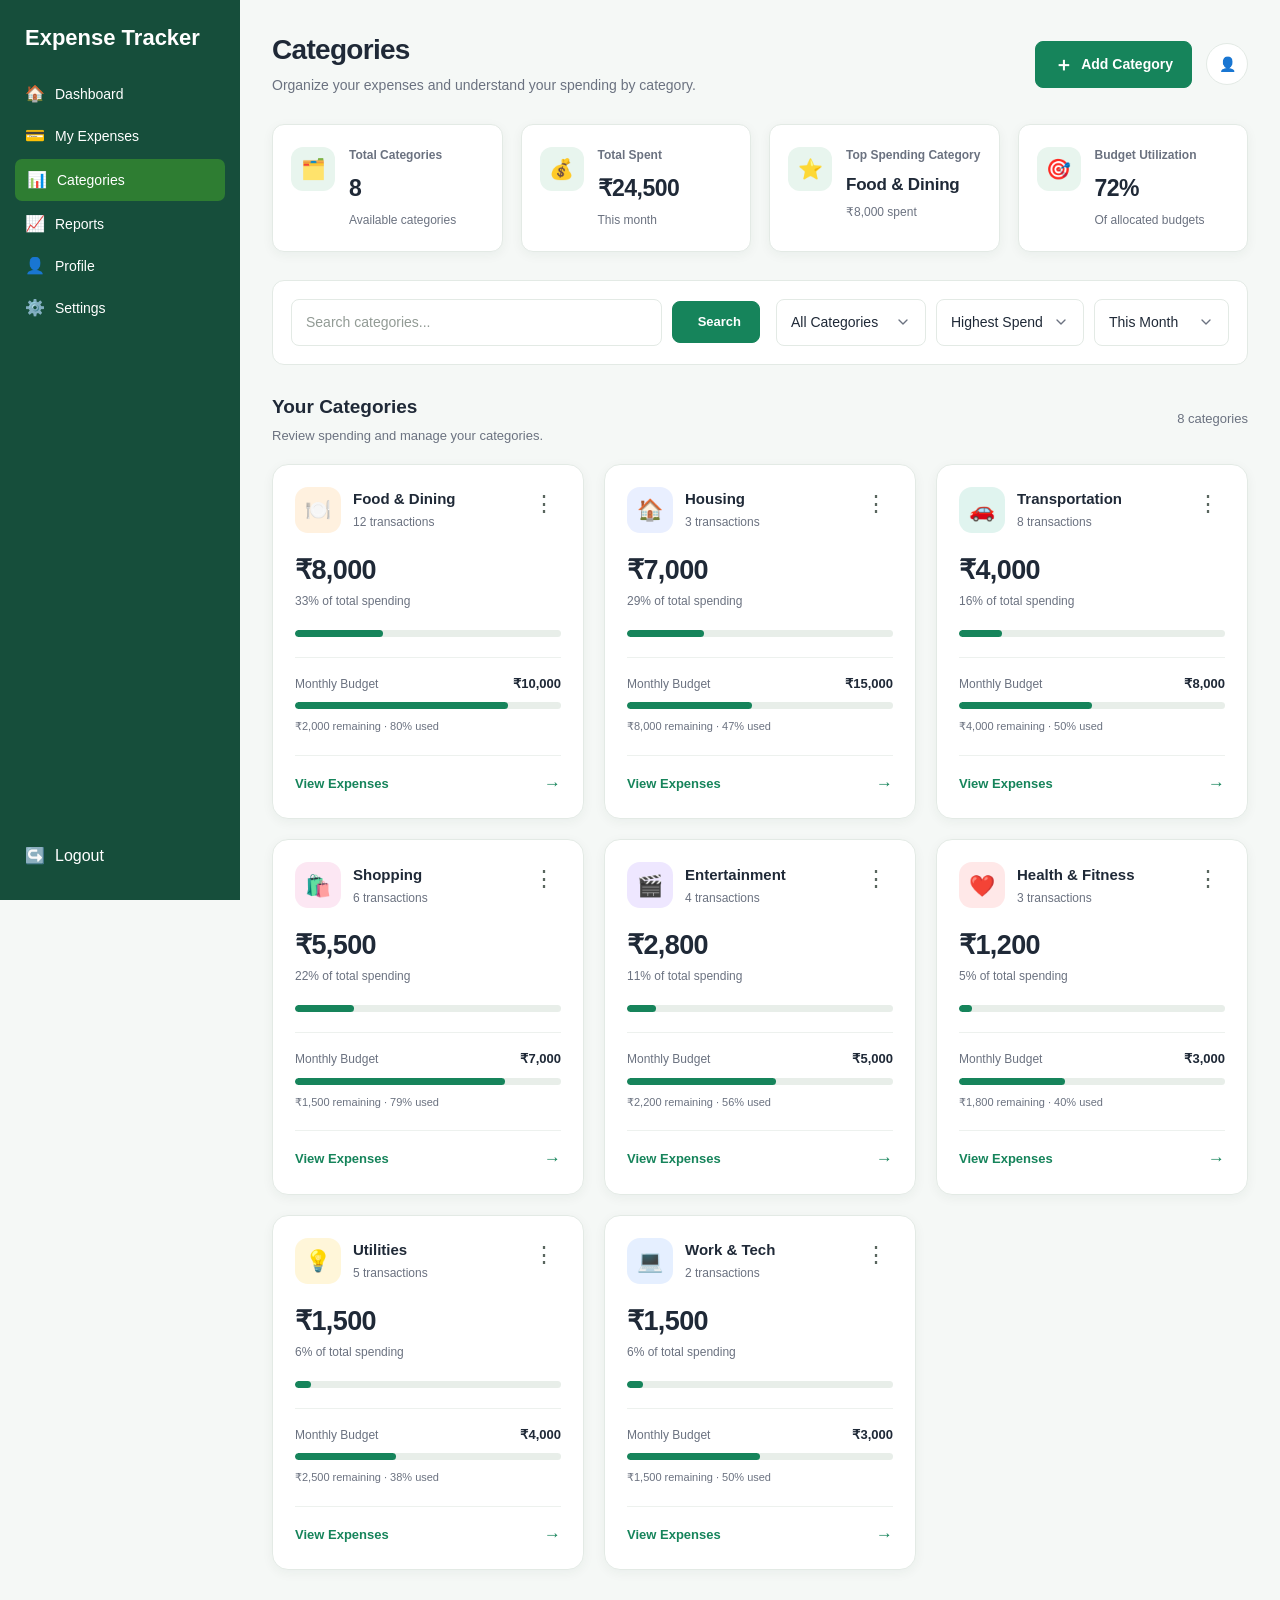
==== commit 9e5c0a47: "Add search button to categories page" ====
--- a/frontend/html/categories.html
+++ b/frontend/html/categories.html
@@ -132,11 +132,26 @@
             <section class="category-toolbar" aria-label="Find categories">
 
                 <div class="category-search">
+
                     <label for="categorySearch" class="visually-hidden">
                         Search categories
                     </label>
-                    <input type="search" id="categorySearch"
-                           placeholder="Search categories...">
+
+                    <input
+                        type="search"
+                        id="categorySearch"
+                        placeholder="Search categories..."
+                    >
+
+                    <button
+                        type="button"
+                        id="searchCategoriesButton"
+                        class="category-search-button"
+                    >
+                        <span aria-hidden="true"></span>
+                        Search
+                    </button>
+
                 </div>
 
                 <div class="category-filters">
--- a/frontend/css/categories.css
+++ b/frontend/css/categories.css
@@ -95,11 +95,11 @@
     display: grid;
     grid-template-columns: 240px minmax(0, 1fr);
     align-items:start;
-    /* min-height: 100vh; */
 }
 
 .main-content {
-    min-width: 0;
+    min-width: 100%;
+    width:100%;
     padding: 32px;
     display: flex;
     flex-direction: column;
@@ -401,14 +401,22 @@
     border-radius: var(--radius-md);
 }
 
+/* =====================================================
+   CATEGORY SEARCH BAR AND BUTTON
+   ===================================================== */
+
 .category-search {
+    display: flex;
+    align-items: center;
     flex: 1;
     min-width: 180px;
-}
-
-.category-search input,
-.filter-control select {
+    gap: 10px;
+}
+
+.category-search input {
+    flex: 1;
     width: 100%;
+    min-width: 0;
     min-height: 42px;
     padding: 10px 12px;
 
@@ -423,11 +431,45 @@
     color: #929b95;
 }
 
-.category-search input:focus,
-.filter-control select:focus {
+.category-search input:focus {
     border-color: var(--primary);
     outline: 2px solid rgba(22, 132, 91, 0.12);
 }
+
+/* Search button */
+
+.category-search-button {
+    display: flex;
+    align-items: center;
+    justify-content: center;
+    gap: 7px;
+
+    min-height: 42px;
+    padding: 10px 18px;
+
+    border: 1px solid var(--primary);
+    border-radius: var(--radius-sm);
+
+    background: var(--primary);
+    color: #ffffff;
+
+    font-size: 13px;
+    font-weight: 600;
+
+    white-space: nowrap;
+
+    transition: background-color 0.2s ease;
+}
+
+.category-search-button:hover {
+    background: var(--primary-dark);
+}
+
+.category-search-button span {
+    font-size: 19px;
+    line-height: 1;
+}
+
 
 .category-filters {
     display: flex;
